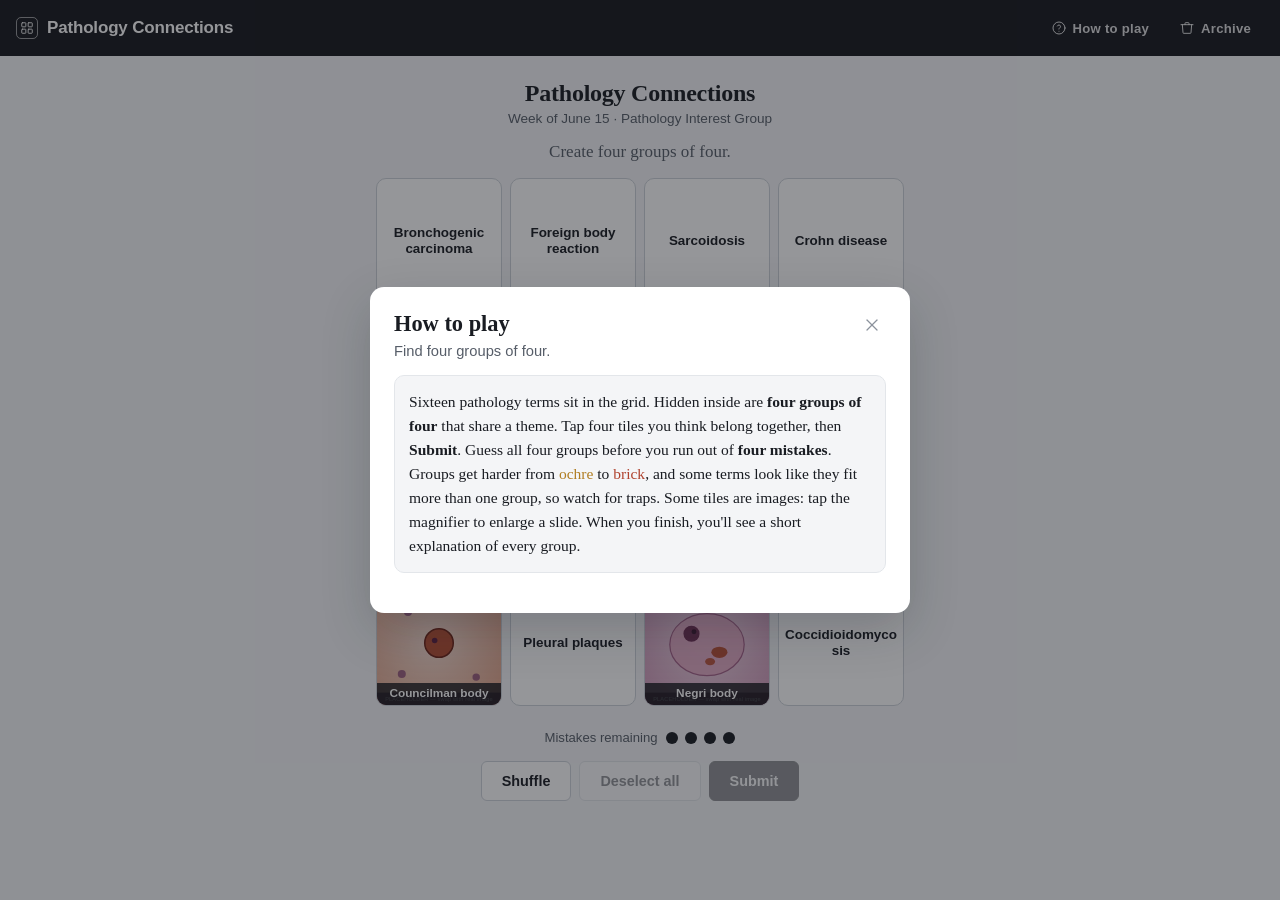
==== index.html @ 49f5de3d "Add files via upload" ====
<!DOCTYPE html>
<html lang="en">
<head>
<meta charset="UTF-8">
<meta name="viewport" content="width=device-width, initial-scale=1.0">
<title>Pathology Connections</title>
<meta name="description" content="A weekly pathology Connections puzzle: group the sixteen terms into four hidden categories.">
<link rel="stylesheet" href="styles.css">
</head>
<body>

<header class="topbar">
  <div class="wordmark">
    <span class="mark" aria-hidden="true">
      <svg viewBox="0 0 24 24" width="14" height="14" fill="none" stroke="#fff" stroke-width="1.5" stroke-linecap="round" stroke-linejoin="round"><rect x="3" y="3" width="7" height="7" rx="1"/><rect x="14" y="3" width="7" height="7" rx="1"/><rect x="3" y="14" width="7" height="7" rx="1"/><rect x="14" y="14" width="7" height="7" rx="1"/></svg>
    </span>
    Pathology Connections
  </div>
  <nav class="topbar-actions">
    <button class="icon-btn" id="howBtn" type="button">
      <svg viewBox="0 0 24 24" fill="none" stroke="currentColor" stroke-width="1.5" stroke-linecap="round" stroke-linejoin="round"><circle cx="12" cy="12" r="9"/><path d="M9.5 9a2.5 2.5 0 0 1 4.8.9c0 1.7-2.5 2.1-2.5 3.6"/><line x1="12" y1="17" x2="12" y2="17"/></svg>
      How to play
    </button>
    <button class="icon-btn" id="archiveBtn" type="button">
      <svg viewBox="0 0 24 24" fill="none" stroke="currentColor" stroke-width="1.5" stroke-linecap="round" stroke-linejoin="round"><path d="M3 7h18M5 7l1 12a1 1 0 0 0 1 1h10a1 1 0 0 0 1-1l1-12M9 7V5a1 1 0 0 1 1-1h4a1 1 0 0 1 1 1v2"/></svg>
      Archive
    </button>
  </nav>
</header>

<main class="wrap">
  <div class="puzzle-head">
    <h1 class="puzzle-title" id="puzzleTitle">Pathology Connections</h1>
    <p class="puzzle-sub" id="puzzleSub"></p>
  </div>

  <div id="loading" class="loading">Loading this week's puzzle…</div>
  <div id="error" class="errorbox" style="display:none"></div>

  <div id="game" style="display:none">
    <p class="instruction">Create four groups of four.</p>
    <div id="solved"></div>
    <div id="grid" class="grid"></div>

    <div class="mistakes">
      <span>Mistakes remaining</span>
      <span class="dots" id="dots" aria-live="polite"></span>
    </div>

    <div class="controls" id="controls">
      <button class="btn" id="shuffleBtn" type="button">Shuffle</button>
      <button class="btn" id="deselectBtn" type="button" disabled>Deselect all</button>
      <button class="btn btn-primary" id="submitBtn" type="button" disabled>Submit</button>
    </div>

    <div class="controls" id="finishedControls" style="display:none">
      <button class="btn btn-primary" id="takeawaysBtn" type="button">See takeaways</button>
      <button class="btn" id="finishedArchiveBtn" type="button">Browse archive</button>
    </div>
  </div>
</main>

<!-- toast -->
<div class="toast" id="toast" role="status" aria-live="polite"></div>

<!-- review / end screen -->
<div class="overlay" id="reviewOverlay">
  <div class="sheet" role="dialog" aria-modal="true" aria-labelledby="reviewHeading">
    <button class="sheet-close" id="reviewClose" type="button" aria-label="Close">
      <svg viewBox="0 0 24 24" fill="none" stroke="currentColor" stroke-width="1.5" stroke-linecap="round"><line x1="6" y1="6" x2="18" y2="18"/><line x1="18" y1="6" x2="6" y2="18"/></svg>
    </button>
    <h2 id="reviewHeading">Review</h2>
    <p class="result-line" id="resultLine"></p>
    <div class="result-squares" id="resultSquares" aria-hidden="true"></div>
    <p class="result-cap" id="resultCap" style="display:none">Your guesses, in order</p>
    <div id="reviewGroups"></div>
    <div class="sheet-actions">
      <button class="btn" id="shareBtn" type="button">Copy result</button>
      <button class="btn" id="reviewArchiveBtn" type="button">Browse archive</button>
    </div>
  </div>
</div>

<!-- archive -->
<div class="overlay" id="archiveOverlay">
  <div class="sheet" role="dialog" aria-modal="true" aria-labelledby="archiveHeading">
    <button class="sheet-close" id="archiveCloseBtn" type="button" aria-label="Close">
      <svg viewBox="0 0 24 24" fill="none" stroke="currentColor" stroke-width="1.5" stroke-linecap="round"><line x1="6" y1="6" x2="18" y2="18"/><line x1="18" y1="6" x2="6" y2="18"/></svg>
    </button>
    <h2 id="archiveHeading">Past puzzles</h2>
    <p class="lede">Replay any past week, or read its takeaways.</p>
    <div id="archiveList"></div>
  </div>
</div>

<!-- how to play -->
<div class="overlay" id="howOverlay">
  <div class="sheet" role="dialog" aria-modal="true" aria-labelledby="howHeading">
    <button class="sheet-close" id="howCloseBtn" type="button" aria-label="Close">
      <svg viewBox="0 0 24 24" fill="none" stroke="currentColor" stroke-width="1.5" stroke-linecap="round"><line x1="6" y1="6" x2="18" y2="18"/><line x1="18" y1="6" x2="6" y2="18"/></svg>
    </button>
    <h2 id="howHeading">How to play</h2>
    <p class="lede">Find four groups of four.</p>
    <div class="review-group" style="background:var(--paper);border:1px solid var(--line)">
      <p class="why" style="margin:0">
        Sixteen pathology terms sit in the grid. Hidden inside are <strong>four groups
        of four</strong> that share a theme. Tap four tiles you think belong together,
        then <strong>Submit</strong>. Guess all four groups before you run out of
        <strong>four mistakes</strong>. Groups get harder from
        <span style="color:var(--t1)">ochre</span> to
        <span style="color:var(--t4)">brick</span>, and some terms look like they fit more
        than one group, so watch for traps. Some tiles are images: tap the magnifier to
        enlarge a slide. When you finish, you'll see a short explanation of every group.
      </p>
    </div>
  </div>
</div>

<!-- lightbox -->
<div class="lightbox" id="lightbox">
  <button class="lb-close" id="lbClose" type="button" aria-label="Close image">
    <svg viewBox="0 0 24 24" fill="none" stroke="currentColor" stroke-width="1.5" stroke-linecap="round"><line x1="6" y1="6" x2="18" y2="18"/><line x1="18" y1="6" x2="6" y2="18"/></svg>
  </button>
  <img id="lbImg" alt="" src="[data-uri]">
  <div class="cap" id="lbCap"></div>
</div>

<script src="game.js"></script>
</body>
</html>
---- styles.css ----
/* ============================================================
   Pathology Connections — "Clinical Ledger" house style
   Graphite ink on cool paper. One petrol accent. Flat, hairline
   borders, no gradients, no emoji. Shared by index.html + builder.html.
   ============================================================ */

:root {
  /* neutrals */
  --paper: #f4f5f7;
  --surface: #ffffff;
  --ink: #191c22;
  --ink-2: #565d68;
  --ink-3: #8b929c;
  --line: #e3e6ea;
  --line-strong: #cdd2d9;
  --spine: #16181d;

  /* the one petrol accent */
  --accent: #1f5562;
  --accent-hover: #184049;
  --accent-tint: #e7eef0;

  /* four category (difficulty) hues + their solved washes */
  --t1: #b07d22; --t1-wash: #fbf4e6;   /* tier 1 — easiest (ochre) */
  --t2: #2f7d5b; --t2-wash: #edf5f0;   /* tier 2 (botanical green) */
  --t3: #1f5562; --t3-wash: #e7eef0;   /* tier 3 (petrol) */
  --t4: #b0432f; --t4-wash: #fbede9;   /* tier 4 — hardest (brick) */

  /* type */
  --sans: -apple-system, BlinkMacSystemFont, "Segoe UI", Roboto, Helvetica, Arial, sans-serif;
  --serif: Charter, "Iowan Old Style", "Palatino Linotype", Palatino, Georgia, "Times New Roman", serif;
  --mono: ui-monospace, "SF Mono", Menlo, Consolas, monospace;

  /* shape + space */
  --r-sm: 6px; --r-md: 10px; --r-lg: 14px;
  --sp-xs: 4px; --sp-sm: 8px; --sp-md: 16px; --sp-lg: 24px; --sp-xl: 40px;

  --shadow-menu: 0 6px 20px rgba(20,24,33,0.10);
  --shadow-modal: 0 18px 50px rgba(20,24,33,0.20);
  --ring: 0 0 0 3px rgba(31,85,98,0.22);
}

* { box-sizing: border-box; }

/* Respect reduced-motion: keep state changes, drop the movement. */
@media (prefers-reduced-motion: reduce) {
  *, *::before, *::after {
    animation-duration: 0.001ms !important;
    animation-iteration-count: 1 !important;
    transition-duration: 0.001ms !important;
    scroll-behavior: auto !important;
  }
}

html, body {
  margin: 0;
  background: var(--paper);
  color: var(--ink);
  font-family: var(--sans);
  font-size: 16px;
  -webkit-font-smoothing: antialiased;
  text-rendering: optimizeLegibility;
}

/* ---------- top bar ---------- */
.topbar {
  background: var(--spine);
  color: var(--surface);
  display: flex;
  align-items: center;
  justify-content: space-between;
  padding: 12px var(--sp-md);
}
.wordmark {
  font-weight: 600;
  font-size: 1.0625rem;
  letter-spacing: -0.01em;
  color: var(--surface);
  display: flex;
  align-items: center;
  gap: 9px;
}
.wordmark .mark {
  display: inline-flex;
  width: 22px; height: 22px;
  border: 1.5px solid rgba(255,255,255,0.55);
  border-radius: 5px;
  align-items: center; justify-content: center;
}
.topbar-actions { display: flex; gap: var(--sp-xs); }
.icon-btn {
  background: transparent;
  border: 1px solid transparent;
  color: rgba(255,255,255,0.85);
  font-family: var(--sans);
  font-size: 0.82rem;
  font-weight: 600;
  letter-spacing: 0.02em;
  padding: 7px 12px;
  border-radius: var(--r-sm);
  cursor: pointer;
  white-space: nowrap;
  text-decoration: none;
  display: inline-flex; align-items: center; gap: 6px;
  transition: background 140ms ease, color 140ms ease;
}
.icon-btn:hover { background: rgba(255,255,255,0.10); color: #fff; }
.icon-btn svg { width: 16px; height: 16px; }

@media (max-width: 430px) {
  .topbar { padding: 10px 12px; }
  .wordmark { font-size: 0.95rem; }
  .icon-btn { font-size: 0.74rem; padding: 6px 8px; gap: 4px; }
  .icon-btn svg { width: 15px; height: 15px; }
}

/* ---------- layout ---------- */
.wrap {
  max-width: 560px;
  margin: 0 auto;
  padding: var(--sp-lg) var(--sp-md) var(--sp-xl);
}
.puzzle-head { text-align: center; margin-bottom: var(--sp-md); }
.puzzle-title {
  font-family: var(--serif);
  font-size: 1.5rem;
  font-weight: 600;
  margin: 0 0 4px;
  letter-spacing: -0.01em;
}
.puzzle-sub {
  font-size: 0.85rem;
  color: var(--ink-2);
  margin: 0;
}
.instruction {
  text-align: center;
  font-family: var(--serif);
  font-size: 1.0625rem;
  color: var(--ink-2);
  margin: var(--sp-md) 0;
}

/* ---------- solved rows ---------- */
.solved-row {
  border-radius: var(--r-md);
  padding: 12px 14px;
  margin-bottom: var(--sp-sm);
  text-align: center;
  border: 1px solid transparent;
  animation: settle 280ms ease;
}
@keyframes settle { from { transform: translateY(-4px); opacity: 0; } to { transform: none; opacity: 1; } }
.solved-row.t1 { background: var(--t1-wash); border-color: color-mix(in srgb, var(--t1) 28%, var(--line)); }
.solved-row.t2 { background: var(--t2-wash); border-color: color-mix(in srgb, var(--t2) 28%, var(--line)); }
.solved-row.t3 { background: var(--t3-wash); border-color: color-mix(in srgb, var(--t3) 28%, var(--line)); }
.solved-row.t4 { background: var(--t4-wash); border-color: color-mix(in srgb, var(--t4) 28%, var(--line)); }
.solved-row .cat {
  font-weight: 700;
  font-size: 0.74rem;
  letter-spacing: 0.05em;
  text-transform: uppercase;
  display: inline-flex; align-items: center; gap: 7px;
  margin-bottom: 3px;
}
.solved-row.t1 .cat { color: var(--t1); }
.solved-row.t2 .cat { color: var(--t2); }
.solved-row.t3 .cat { color: var(--t3); }
.solved-row.t4 .cat { color: var(--t4); }
.solved-row .cat .dot { width: 9px; height: 9px; border-radius: 50%; background: currentColor; }
.solved-row .members {
  font-size: 0.92rem;
  color: var(--ink);
  font-weight: 500;
}

/* ---------- grid + tiles ---------- */
.grid {
  display: grid;
  grid-template-columns: repeat(4, 1fr);
  gap: var(--sp-sm);
}
.tile {
  position: relative;
  aspect-ratio: 1 / 1;
  background: var(--surface);
  border: 1px solid var(--line-strong);
  border-radius: var(--r-md);
  color: var(--ink);
  font-family: var(--sans);
  font-size: clamp(0.62rem, 2.7vw, 0.84rem);
  font-weight: 600;
  line-height: 1.2;
  text-align: center;
  cursor: pointer;
  display: flex; align-items: center; justify-content: center;
  padding: 6px;
  overflow: hidden;
  /* anywhere forces long medical terms to break and fit (never overflow);
     hyphens:auto lets browsers that support it break at nicer points. */
  overflow-wrap: anywhere;
  hyphens: auto;
  user-select: none;
  transition: transform 90ms ease, background 120ms ease, border-color 120ms ease, color 120ms ease;
}
.tile:hover { border-color: var(--ink-3); background: var(--paper); }
.tile:focus-visible { outline: none; box-shadow: var(--ring); border-color: var(--accent); }
.tile.selected {
  background: var(--spine);
  border-color: var(--spine);
  color: #fff;
  transform: translateY(-1px);
}
.tile.disabled { pointer-events: none; opacity: 0.5; }
.tile.shake { animation: shake 380ms ease; }
@keyframes shake {
  0%,100% { transform: translateX(0); }
  20% { transform: translateX(-6px); } 40% { transform: translateX(6px); }
  60% { transform: translateX(-4px); } 80% { transform: translateX(4px); }
}
.tile.pop { animation: pop 240ms ease; }
@keyframes pop { 50% { transform: scale(1.06); } }

/* image tiles */
.tile.has-image { padding: 0; }
.tile.has-image .tile-img {
  position: absolute; inset: 0;
  width: 100%; height: 100%;
  object-fit: cover;
}
.tile.has-image .tile-caption {
  position: absolute; left: 0; right: 0; bottom: 0;
  background: rgba(22,24,29,0.82);
  color: #fff;
  font-size: clamp(0.56rem, 2.4vw, 0.74rem);
  font-weight: 600;
  padding: 4px 5px;
  line-height: 1.15;
}
.tile.has-image.selected { box-shadow: inset 0 0 0 3px var(--spine); border-color: var(--spine); }
.tile.has-image.selected .tile-caption { background: var(--spine); }
.zoom-btn {
  position: absolute; top: 5px; right: 5px;
  width: 24px; height: 24px;
  border-radius: 6px;
  background: rgba(255,255,255,0.92);
  border: none;
  display: flex; align-items: center; justify-content: center;
  cursor: pointer;
  color: var(--ink);
  padding: 0;
}
.zoom-btn:hover { background: #fff; }
.zoom-btn svg { width: 14px; height: 14px; }

/* ---------- controls ---------- */
.mistakes {
  display: flex; align-items: center; justify-content: center;
  gap: 9px;
  margin: var(--sp-lg) 0 var(--sp-md);
  font-size: 0.82rem;
  color: var(--ink-2);
}
.mistakes .dots { display: inline-flex; gap: 7px; }
.mistakes .dot {
  width: 12px; height: 12px; border-radius: 50%;
  background: var(--ink);
  transition: background 200ms ease, transform 200ms ease;
}
.mistakes .dot.spent { background: var(--line-strong); transform: scale(0.8); }

.controls {
  display: flex; gap: var(--sp-sm);
  justify-content: center;
  flex-wrap: wrap;
}
.btn {
  font-family: var(--sans);
  font-size: 0.9rem;
  font-weight: 600;
  padding: 11px 20px;
  border-radius: var(--r-sm);
  cursor: pointer;
  border: 1px solid var(--line-strong);
  background: var(--surface);
  color: var(--ink);
  transition: background 140ms ease, border-color 140ms ease, color 140ms ease, opacity 140ms ease;
}
.btn:hover { background: var(--paper); border-color: var(--ink-3); }
.btn:focus-visible { outline: none; box-shadow: var(--ring); }
.btn-primary {
  background: var(--spine);
  border-color: var(--spine);
  color: #fff;
}
.btn-primary:hover { background: var(--ink); border-color: var(--ink); }
.btn-primary:disabled,
.btn:disabled { opacity: 0.45; cursor: not-allowed; }
.btn-primary:disabled:hover { background: var(--spine); }

/* toast */
.toast {
  position: fixed;
  left: 50%; bottom: 28px;
  transform: translateX(-50%) translateY(12px);
  background: var(--spine);
  color: #fff;
  padding: 10px 18px;
  border-radius: var(--r-sm);
  font-size: 0.88rem;
  font-weight: 600;
  opacity: 0;
  pointer-events: none;
  transition: opacity 200ms ease, transform 200ms ease;
  z-index: 60;
}
.toast.show { opacity: 1; transform: translateX(-50%) translateY(0); }

/* ---------- modal / screens ---------- */
.overlay {
  position: fixed; inset: 0;
  background: rgba(22,24,29,0.45);
  display: none;
  align-items: center; justify-content: center;
  padding: var(--sp-md);
  z-index: 50;
}
.overlay.show { display: flex; }
.sheet {
  background: var(--surface);
  border-radius: var(--r-lg);
  box-shadow: var(--shadow-modal);
  max-width: 540px;
  width: 100%;
  max-height: 88vh;
  overflow-y: auto;
  padding: var(--sp-lg);
}
.sheet h2 {
  font-family: var(--serif);
  font-size: 1.4rem;
  margin: 0 0 6px;
}
.sheet .lede { color: var(--ink-2); font-size: 0.92rem; margin: 0 0 var(--sp-md); }
.sheet-close {
  float: right;
  background: transparent; border: none; cursor: pointer;
  color: var(--ink-3); padding: 4px;
}
.sheet-close:hover { color: var(--ink); }
.sheet-close svg { width: 20px; height: 20px; }

/* review screen group cards */
.review-group {
  border: 1px solid var(--line);
  border-radius: var(--r-md);
  padding: 14px;
  margin-bottom: var(--sp-md);
}
.review-group .cat {
  font-weight: 700; font-size: 0.72rem; letter-spacing: 0.05em;
  text-transform: uppercase; margin-bottom: 6px;
  display: flex; align-items: center; gap: 7px;
}
.review-group.t1 { background: var(--t1-wash); } .review-group.t1 .cat { color: var(--t1); }
.review-group.t2 { background: var(--t2-wash); } .review-group.t2 .cat { color: var(--t2); }
.review-group.t3 { background: var(--t3-wash); } .review-group.t3 .cat { color: var(--t3); }
.review-group.t4 { background: var(--t4-wash); } .review-group.t4 .cat { color: var(--t4); }
.review-group .cat .dot { width: 9px; height: 9px; border-radius: 50%; background: currentColor; }
.review-group .terms {
  font-size: 0.9rem; font-weight: 600; color: var(--ink);
  margin-bottom: 8px;
}
.review-group .why {
  font-family: var(--serif);
  font-size: 0.97rem;
  line-height: 1.55;
  color: var(--ink);
}
.review-thumbs { display: flex; gap: 6px; margin-bottom: 8px; flex-wrap: wrap; }
.review-thumbs img {
  width: 54px; height: 54px; object-fit: cover;
  border-radius: 6px; border: 1px solid var(--line-strong);
  cursor: zoom-in;
}
.result-line {
  font-family: var(--serif);
  font-size: 1.05rem;
  text-align: center;
  margin: 0 0 var(--sp-md);
  color: var(--ink);
}
.result-squares {
  font-family: var(--mono);
  font-size: 1.15rem;
  text-align: center;
  letter-spacing: 2px;
  line-height: 1.5;
  margin: var(--sp-md) 0 4px;
  white-space: pre;
}
.result-cap {
  font-size: 0.78rem;
  color: var(--ink-2);
  text-align: center;
  margin: 0 0 var(--sp-md);
}
.sheet-actions { display: flex; gap: var(--sp-sm); flex-wrap: wrap; margin-top: var(--sp-md); }

/* archive list */
.archive-item {
  display: flex; align-items: center; justify-content: space-between;
  gap: var(--sp-md);
  padding: 12px 14px;
  border: 1px solid var(--line);
  border-radius: var(--r-md);
  margin-bottom: var(--sp-sm);
  background: var(--surface);
}
.archive-item .meta .a-title { font-weight: 600; font-size: 0.95rem; }
.archive-item .meta .a-date { font-size: 0.8rem; color: var(--ink-2); }
.archive-item .a-actions { display: flex; gap: 6px; }
.badge {
  display: inline-block; font-size: 0.68rem; font-weight: 700;
  letter-spacing: 0.04em; text-transform: uppercase;
  color: var(--accent); background: var(--accent-tint);
  padding: 2px 7px; border-radius: 999px; margin-left: 6px;
}

/* lightbox */
.lightbox {
  position: fixed; inset: 0;
  background: rgba(22,24,29,0.85);
  display: none; align-items: center; justify-content: center;
  z-index: 70; padding: var(--sp-md);
  flex-direction: column; gap: 12px;
}
.lightbox.show { display: flex; }
.lightbox img { max-width: 92vw; max-height: 80vh; border-radius: var(--r-md); background: #fff; }
.lightbox .cap { color: #fff; font-size: 0.9rem; font-family: var(--serif); }
.lightbox .lb-close {
  position: absolute; top: 16px; right: 16px;
  background: rgba(255,255,255,0.14); border: none; color: #fff;
  width: 40px; height: 40px; border-radius: 8px; cursor: pointer;
  display: flex; align-items: center; justify-content: center;
}
.lightbox .lb-close svg { width: 22px; height: 22px; }

.loading, .errorbox {
  text-align: center; color: var(--ink-2);
  font-family: var(--serif); padding: var(--sp-xl) 0;
}
.errorbox { color: var(--t4); }

/* ============================================================
   Builder page
   ============================================================ */
.builder-wrap { max-width: 760px; margin: 0 auto; padding: var(--sp-lg) var(--sp-md) var(--sp-xl); }
.builder-intro {
  font-family: var(--serif); color: var(--ink-2);
  font-size: 1.0rem; line-height: 1.55; margin-bottom: var(--sp-lg);
}
.field { margin-bottom: var(--sp-md); }
.field label {
  display: block; font-size: 0.74rem; font-weight: 700;
  letter-spacing: 0.04em; text-transform: uppercase;
  color: var(--ink-2); margin-bottom: 5px;
}
.field input[type="text"],
.field input[type="date"],
.field textarea,
.field select {
  width: 100%;
  font-family: var(--sans);
  font-size: 0.92rem;
  color: var(--ink);
  background: var(--surface);
  border: 1px solid var(--line-strong);
  border-radius: var(--r-md);
  padding: 10px 12px;
}
.field textarea { resize: vertical; min-height: 56px; font-family: var(--serif); font-size: 0.95rem; }
.field input:focus, .field textarea:focus, .field select:focus {
  outline: none; border-color: var(--accent); box-shadow: var(--ring);
}
.group-card {
  border: 1px solid var(--line);
  border-left: 4px solid var(--gc, var(--line-strong));
  border-radius: var(--r-md);
  padding: var(--sp-md);
  margin-bottom: var(--sp-md);
  background: var(--surface);
}
.group-card.g1 { --gc: var(--t1); }
.group-card.g2 { --gc: var(--t2); }
.group-card.g3 { --gc: var(--t3); }
.group-card.g4 { --gc: var(--t4); }
.group-card h3 { margin: 0 0 12px; font-size: 1.0rem; font-family: var(--serif); }
.tiles-grid-2 { display: grid; grid-template-columns: 1fr 1fr; gap: var(--sp-sm); }
.tile-input { display: flex; flex-direction: column; gap: 5px; }
.tile-input .hint { font-size: 0.72rem; color: var(--ink-3); }
.section-label {
  font-size: 0.72rem; font-weight: 700; letter-spacing: 0.04em;
  text-transform: uppercase; color: var(--ink-3); margin: 6px 0 2px;
}
.output-box {
  font-family: var(--mono);
  font-size: 0.8rem;
  background: var(--spine);
  color: #e7eef0;
  border-radius: var(--r-md);
  padding: var(--sp-md);
  white-space: pre;
  overflow-x: auto;
  max-height: 360px;
  overflow-y: auto;
}
.validation { margin: var(--sp-md) 0; }
.validation .v-ok { color: var(--t2); font-weight: 600; font-size: 0.9rem; }
.validation .v-warn { color: var(--t1); font-weight: 600; font-size: 0.9rem; }
.validation .v-err { color: var(--t4); font-weight: 600; font-size: 0.9rem; }
.validation ul { margin: 6px 0 0; padding-left: 18px; }
.validation li { font-size: 0.86rem; margin-bottom: 2px; }
.builder-preview { margin-top: var(--sp-lg); }
.divider { height: 1px; background: var(--line); margin: var(--sp-lg) 0; }
.muted { color: var(--ink-2); font-size: 0.86rem; }
.kbd-flow {
  background: var(--accent-tint); border-radius: var(--r-md);
  padding: 12px 14px; font-size: 0.88rem; color: var(--ink);
  line-height: 1.5; margin-top: var(--sp-md);
}
.sr-only { position: absolute; width: 1px; height: 1px; overflow: hidden; clip: rect(0 0 0 0); }
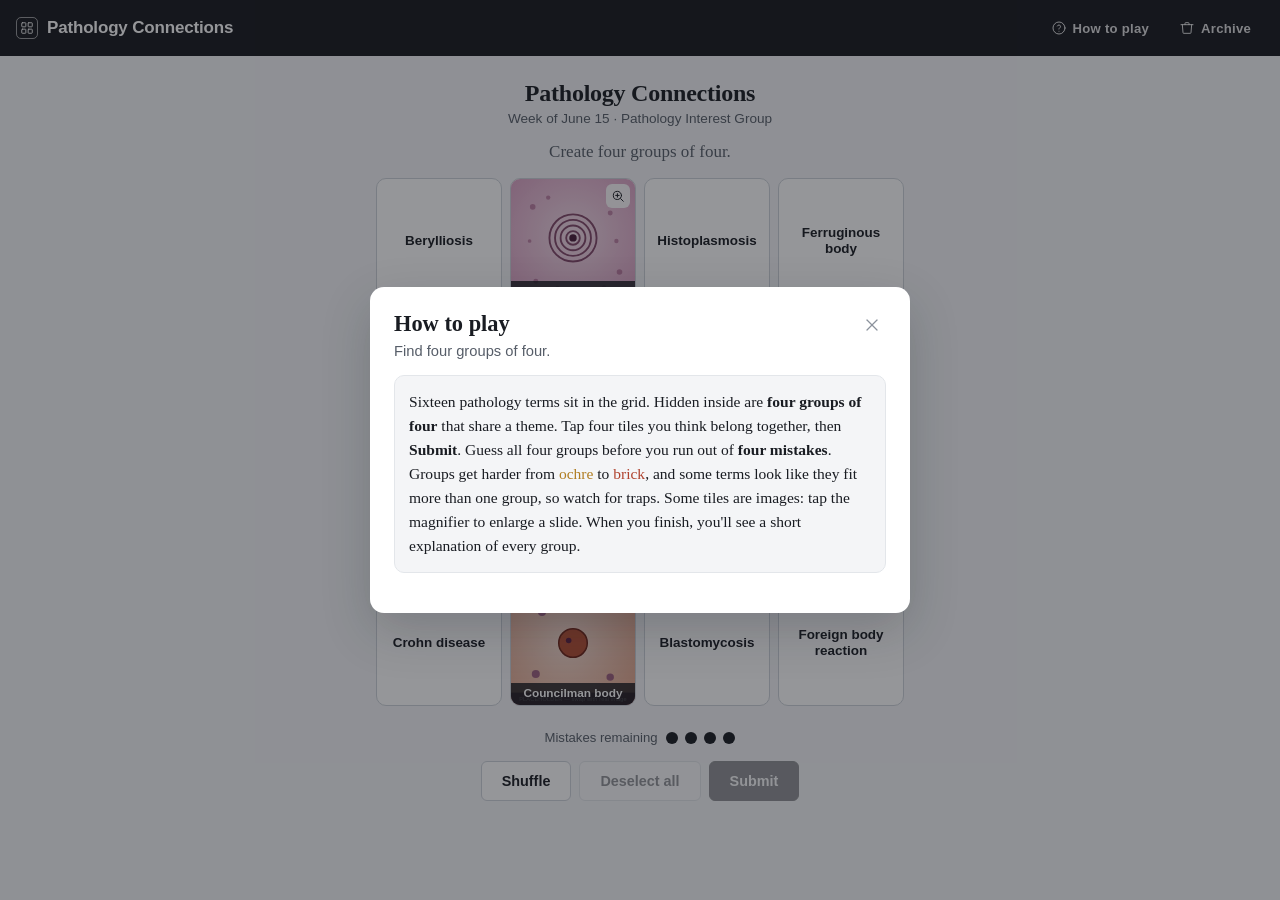
==== commit 9e60a7fc: "Redesign end-of-game review: wider inline panel under the board, slower loss reveal - Review is now " ====
--- a/index.html
+++ b/index.html
@@ -60,26 +60,23 @@
   </div>
 </main>
 
-<!-- toast -->
-<div class="toast" id="toast" role="status" aria-live="polite"></div>
-
-<!-- review / end screen -->
-<div class="overlay" id="reviewOverlay">
-  <div class="sheet" role="dialog" aria-modal="true" aria-labelledby="reviewHeading">
-    <button class="sheet-close" id="reviewClose" type="button" aria-label="Close">
-      <svg viewBox="0 0 24 24" fill="none" stroke="currentColor" stroke-width="1.5" stroke-linecap="round"><line x1="6" y1="6" x2="18" y2="18"/><line x1="18" y1="6" x2="6" y2="18"/></svg>
-    </button>
-    <h2 id="reviewHeading">Review</h2>
+<!-- review / takeaways: slides in inline under the board, never blocks it -->
+<section class="review-inline" id="reviewInline" hidden aria-label="Puzzle review">
+  <div class="review-inner">
+    <h2 class="review-h" id="reviewHeading">Review</h2>
     <p class="result-line" id="resultLine"></p>
     <div class="result-squares" id="resultSquares" aria-hidden="true"></div>
     <p class="result-cap" id="resultCap" style="display:none">Your guesses, in order</p>
     <div id="reviewGroups"></div>
     <div class="sheet-actions">
-      <button class="btn" id="shareBtn" type="button">Copy result</button>
+      <button class="btn btn-primary" id="shareBtn" type="button">Copy result</button>
       <button class="btn" id="reviewArchiveBtn" type="button">Browse archive</button>
     </div>
   </div>
-</div>
+</section>
+
+<!-- toast -->
+<div class="toast" id="toast" role="status" aria-live="polite"></div>
 
 <!-- archive -->
 <div class="overlay" id="archiveOverlay">
--- a/styles.css
+++ b/styles.css
@@ -38,6 +38,8 @@
   --shadow-menu: 0 6px 20px rgba(20,24,33,0.10);
   --shadow-modal: 0 18px 50px rgba(20,24,33,0.20);
   --ring: 0 0 0 3px rgba(31,85,98,0.22);
+
+  --ease-out-quart: cubic-bezier(0.25, 1, 0.5, 1);
 }
 
 * { box-sizing: border-box; }
@@ -148,9 +150,9 @@
   margin-bottom: var(--sp-sm);
   text-align: center;
   border: 1px solid transparent;
-  animation: settle 280ms ease;
-}
-@keyframes settle { from { transform: translateY(-4px); opacity: 0; } to { transform: none; opacity: 1; } }
+  animation: settle 320ms var(--ease-out-quart);
+}
+@keyframes settle { from { transform: translateY(-8px) scale(0.985); opacity: 0; } to { transform: none; opacity: 1; } }
 .solved-row.t1 { background: var(--t1-wash); border-color: color-mix(in srgb, var(--t1) 28%, var(--line)); }
 .solved-row.t2 { background: var(--t2-wash); border-color: color-mix(in srgb, var(--t2) 28%, var(--line)); }
 .solved-row.t3 { background: var(--t3-wash); border-color: color-mix(in srgb, var(--t3) 28%, var(--line)); }
@@ -212,14 +214,29 @@
   transform: translateY(-1px);
 }
 .tile.disabled { pointer-events: none; opacity: 0.5; }
-.tile.shake { animation: shake 380ms ease; }
+/* wrong guess: a quick horizontal jiggle on the selected tiles */
+.tile.shake { animation: shake 440ms ease; }
 @keyframes shake {
   0%,100% { transform: translateX(0); }
-  20% { transform: translateX(-6px); } 40% { transform: translateX(6px); }
-  60% { transform: translateX(-4px); } 80% { transform: translateX(4px); }
-}
+  15% { transform: translateX(-7px); }
+  30% { transform: translateX(7px); }
+  45% { transform: translateX(-5px); }
+  60% { transform: translateX(5px); }
+  75% { transform: translateX(-3px); }
+  90% { transform: translateX(3px); }
+}
+/* tap feedback on select */
 .tile.pop { animation: pop 240ms ease; }
 @keyframes pop { 50% { transform: scale(1.06); } }
+/* correct group: a celebratory hop (staggered via inline animation-delay) */
+.tile.jump { animation: tileJump 360ms ease both; z-index: 2; }
+@keyframes tileJump {
+  0%   { transform: translateY(0) scale(1); }
+  35%  { transform: translateY(-16px) scale(1.05); }
+  100% { transform: translateY(0) scale(1); }
+}
+/* FLIP reflow: remaining tiles glide into their new spots */
+.tile.reflow { transition: transform 360ms var(--ease-out-quart); will-change: transform; }
 
 /* image tiles */
 .tile.has-image { padding: 0; }
@@ -406,6 +423,40 @@
   margin: 0 0 var(--sp-md);
 }
 .sheet-actions { display: flex; gap: var(--sp-sm); flex-wrap: wrap; margin-top: var(--sp-md); }
+
+/* ---------- inline review (end-of-game, slides in under the board) ---------- */
+.review-inline {
+  max-width: 820px;
+  margin: 4px auto 0;
+  padding: 0 var(--sp-md) var(--sp-xl);
+  scroll-margin-top: 84px;
+  opacity: 0;
+  transform: translateY(14px);
+  transition: opacity 400ms var(--ease-out-quart), transform 400ms var(--ease-out-quart);
+}
+.review-inline[hidden] { display: none; }
+.review-inline.show { opacity: 1; transform: none; }
+.review-inner {
+  background: var(--surface);
+  border: 1px solid var(--line);
+  border-radius: var(--r-lg);
+  padding: var(--sp-lg);
+  box-shadow: var(--shadow-menu);
+}
+.review-h {
+  font-family: var(--serif);
+  font-size: 1.4rem;
+  margin: 0 0 6px;
+  text-align: center;
+}
+#reviewGroups {
+  display: grid;
+  grid-template-columns: repeat(auto-fit, minmax(320px, 1fr));
+  gap: var(--sp-md);
+  margin-top: var(--sp-md);
+}
+#reviewGroups .review-group { margin-bottom: 0; }
+.review-inline .sheet-actions { justify-content: center; }
 
 /* archive list */
 .archive-item {
